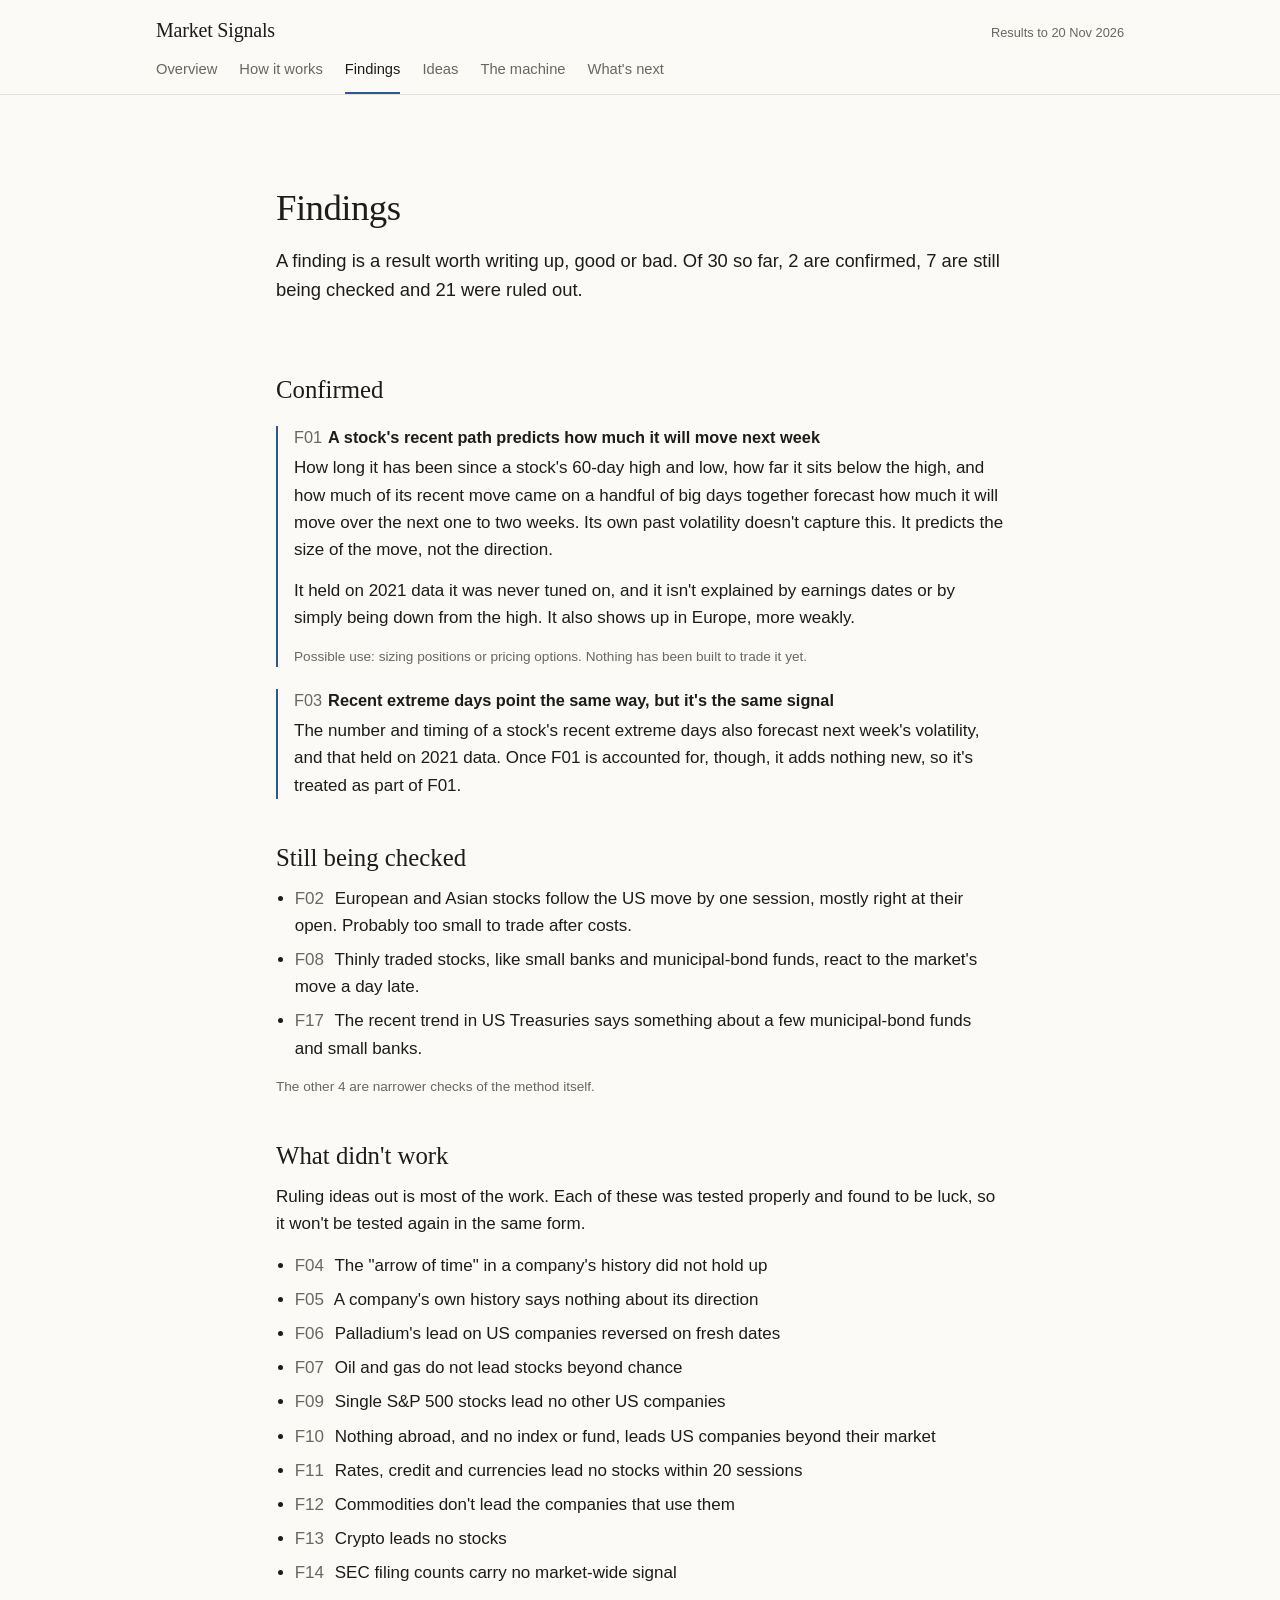
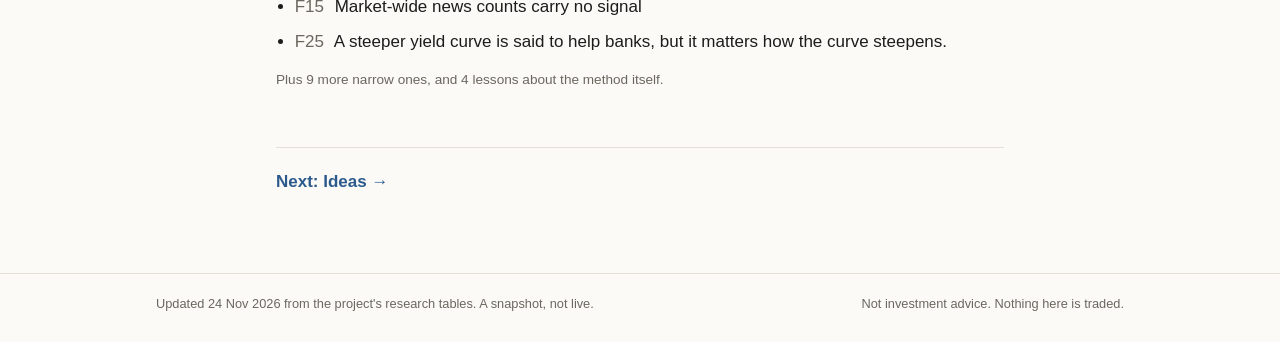
==== findings.html @ 07abce49 "Turn the page into a site with tabs: overview, how it works, findings, ideas, machine, what's next C" ====
<!doctype html>
<html lang="en">
<head>
<meta charset="utf-8">
<meta name="viewport" content="width=device-width, initial-scale=1">
<title>Findings · Market Signals</title>
<meta name="description" content="What has held up so far, what&#x27;s still being checked, and what didn&#x27;t work.">
<link rel="stylesheet" href="style.css">
<link rel="icon" href="data:image/svg+xml,%3Csvg xmlns='http://www.w3.org/2000/svg' viewBox='0 0 32 32'%3E%3Crect width='32' height='32' rx='6' fill='%232c5a8c'/%3E%3Cpath d='M7 22l6-7 5 4 7-9' stroke='white' stroke-width='3' fill='none' stroke-linecap='round' stroke-linejoin='round'/%3E%3C/svg%3E">
</head>
<body>
<header class="site">
  <div class="site-inner">
    <a class="brand" href="index.html">Market Signals</a>
    <span class="asof">Results to 20 Nov 2026</span>
  </div>
  <nav class="tabs" aria-label="Sections"><div class="tabs-inner"><a href="index.html">Overview</a><a href="how-it-works.html">How it works</a><a href="findings.html" aria-current="page">Findings</a><a href="ideas.html">Ideas</a><a href="machine.html">The machine</a><a href="next.html">What&#x27;s next</a></div></nav>
  <script>(function(){var a=document.querySelector('.tabs a[aria-current]'),n=document.querySelector('.tabs');if(a&&n&&a.offsetLeft+a.offsetWidth>n.clientWidth)n.scrollLeft=a.offsetLeft-16;})();</script>
</header>
<main>

<section class="hero small-hero">
  <h1>Findings</h1>
  <p class="lede">A finding is a result worth writing up, good or bad. Of 30 so far, 2 are confirmed, 7 are still being checked and 21 were ruled out.</p>
</section>
<section>
  <h2>Confirmed</h2>
  <article class="finding">
    <h3><span class="id">F01</span>A stock's recent path predicts how much it will move next week</h3>
    <p>How long it has been since a stock's 60-day high and low, how far it sits below the high, and how much of its recent move came on a handful of big days together forecast how much it will move over the next one to two weeks. Its own past volatility doesn't capture this. It predicts the size of the move, not the direction.</p>
    <p>It held on 2021 data it was never tuned on, and it isn't explained by earnings dates or by simply being down from the high. It also shows up in Europe, more weakly.</p>
    <p class="small">Possible use: sizing positions or pricing options. Nothing has been built to trade it yet.</p>
  </article>
  <article class="finding">
    <h3><span class="id">F03</span>Recent extreme days point the same way, but it's the same signal</h3>
    <p>The number and timing of a stock's recent extreme days also forecast next week's volatility, and that held on 2021 data. Once F01 is accounted for, though, it adds nothing new, so it's treated as part of F01.</p>
  </article>
</section>
<section>
  <h2>Still being checked</h2>
  <ul class="plain">
    <li><span class="id">F02</span> European and Asian stocks follow the US move by one session, mostly right at their open. Probably too small to trade after costs.</li>
    <li><span class="id">F08</span> Thinly traded stocks, like small banks and municipal-bond funds, react to the market's move a day late.</li>
    <li><span class="id">F17</span> The recent trend in US Treasuries says something about a few municipal-bond funds and small banks.</li>
  </ul>
  <p class="small">The other 4 are narrower checks of the method itself.</p>
</section>
<section>
  <h2>What didn't work</h2>
  <p>Ruling ideas out is most of the work. Each of these was tested properly and found to be luck, so it won't be tested again in the same form.</p>
  <ul class="plain">
    <li><span class='id'>F04</span> The &quot;arrow of time&quot; in a company&#x27;s history did not hold up</li><li><span class='id'>F05</span> A company&#x27;s own history says nothing about its direction</li><li><span class='id'>F06</span> Palladium&#x27;s lead on US companies reversed on fresh dates</li><li><span class='id'>F07</span> Oil and gas do not lead stocks beyond chance</li><li><span class='id'>F09</span> Single S&amp;P 500 stocks lead no other US companies</li><li><span class='id'>F10</span> Nothing abroad, and no index or fund, leads US companies beyond their market</li><li><span class='id'>F11</span> Rates, credit and currencies lead no stocks within 20 sessions</li><li><span class='id'>F12</span> Commodities don&#x27;t lead the companies that use them</li><li><span class='id'>F13</span> Crypto leads no stocks</li><li><span class='id'>F14</span> SEC filing counts carry no market-wide signal</li><li><span class='id'>F15</span> Market-wide news counts carry no signal</li><li><span class='id'>F25</span> A steeper yield curve is said to help banks, but it matters how the curve steepens.</li>
  </ul>
  <p class="small">Plus 9 more narrow ones, and 4 lessons about the method itself.</p>
</section>
<p class="next-link"><a href="ideas.html">Next: Ideas <span aria-hidden="true">→</span></a></p>
</main>
<footer class="site-foot"><div class="site-inner">
  <span>Updated 24 Nov 2026 from the project's research tables. A snapshot, not live.</span>
  <span>Not investment advice. Nothing here is traded.</span>
</div></footer>
</body>
</html>
---- style.css ----
:root { --bg: #fbfaf7; --surface: #ffffff; --ink: #1d1c1a; --muted: #6a675f; --rule: #e3e0d8; --track: #efece5; --accent: #2c5a8c; --luck: #b4afa4; color-scheme: light; }
@media (prefers-color-scheme: dark) {
  :root:not([data-theme="light"]) { --bg: #191816; --surface: #201f1d; --ink: #eceae5; --muted: #a29f97; --rule: #34322e; --track: #2a2926; --accent: #86afe0; --luck: #6d6960; color-scheme: dark; }
}
:root[data-theme="dark"] { --bg: #191816; --surface: #201f1d; --ink: #eceae5; --muted: #a29f97; --rule: #34322e; --track: #2a2926; --accent: #86afe0; --luck: #6d6960; color-scheme: dark; }
* { box-sizing: border-box; }
html { -webkit-text-size-adjust: 100%; }
body { margin: 0; background: var(--bg); color: var(--ink); font: 17px/1.6 -apple-system, BlinkMacSystemFont, "Segoe UI", Roboto, "Helvetica Neue", sans-serif; }
a { color: var(--accent); }
a:focus-visible { outline: 2px solid var(--accent); outline-offset: 2px; border-radius: 2px; }
.serif, h1, h2, .brand, .stat strong { font-family: "Iowan Old Style", "Palatino Linotype", Palatino, Georgia, serif; }

header.site { position: sticky; top: 0; z-index: 10; background: color-mix(in srgb, var(--bg) 92%, transparent); backdrop-filter: blur(8px); -webkit-backdrop-filter: blur(8px); border-bottom: 1px solid var(--rule); }
.site-inner, .tabs-inner { max-width: 1000px; margin: 0 auto; padding: 0 16px; }
header .site-inner { display: flex; align-items: baseline; justify-content: space-between; gap: 16px; padding-top: 14px; }
.brand { font-size: 1.25rem; color: var(--ink); text-decoration: none; letter-spacing: -0.01em; }
.asof { color: var(--muted); font-size: 0.8rem; white-space: nowrap; }
.tabs { overflow-x: auto; scrollbar-width: none; -webkit-mask-image: linear-gradient(to right, #000 calc(100% - 28px), transparent); mask-image: linear-gradient(to right, #000 calc(100% - 28px), transparent); }
@media (min-width: 700px) { .tabs { -webkit-mask-image: none; mask-image: none; } }
.tabs::-webkit-scrollbar { display: none; }
.tabs-inner { display: flex; gap: 22px; }
.tabs a { flex: none; padding: 12px 0 10px; color: var(--muted); text-decoration: none; font-size: 0.92rem; border-bottom: 2px solid transparent; white-space: nowrap; }
.tabs a:hover { color: var(--ink); }
.tabs a[aria-current="page"] { color: var(--ink); border-bottom-color: var(--accent); }

main { max-width: 760px; margin: 0 auto; padding: 8px 16px 64px; }
h1 { font-weight: 400; font-size: 2.7rem; line-height: 1.12; letter-spacing: -0.015em; margin: 0 0 18px; text-wrap: balance; }
h2 { font-weight: 400; font-size: 1.55rem; line-height: 1.2; margin: 0 0 12px; text-wrap: balance; }
h3 { font-size: 1.02rem; line-height: 1.35; margin: 0 0 6px; }
p { margin: 0 0 14px; text-wrap: pretty; }
b { font-variant-numeric: tabular-nums; }
.hero { padding: 48px 0 8px; }
.small-hero { padding-top: 40px; }
.small-hero h1 { font-size: 2.3rem; }
.lede { font-size: 1.15rem; max-width: 40em; }
section { margin-top: 44px; }
.hero + section, .stats + section { margin-top: 48px; }
.small { color: var(--muted); font-size: 0.85rem; }

.stats { display: grid; grid-template-columns: repeat(4, 1fr); gap: 16px; margin: 32px 0 0; }
.stats.three { grid-template-columns: repeat(3, 1fr); }
.stat { border-left: 2px solid var(--rule); padding-left: 12px; }
.stat strong { display: block; font-weight: 400; font-size: 2.2rem; line-height: 1.1; font-variant-numeric: tabular-nums; }
.stat span { color: var(--muted); font-size: 0.85rem; line-height: 1.35; display: block; margin-top: 4px; }
.stat.key { border-left-color: var(--accent); }

.rows { border-top: 1px solid var(--rule); }
.row { display: grid; grid-template-columns: 15em 1fr 1.5em; gap: 18px; align-items: baseline; padding: 16px 0; border-bottom: 1px solid var(--rule); color: var(--ink); text-decoration: none; }
.row-title { font-weight: 600; line-height: 1.35; }
.row-text { color: var(--muted); font-size: 0.95rem; line-height: 1.5; }
.row-go { color: var(--muted); text-align: right; transition: transform .15s ease; }
.row:hover .row-title { color: var(--accent); }
.row:hover .row-go { color: var(--accent); transform: translateX(3px); }

.steps { counter-reset: s; list-style: none; padding: 0; margin: 8px 0; }
.steps li { counter-increment: s; position: relative; padding: 0 0 14px 44px; }
.steps li::before { content: counter(s); position: absolute; left: 0; top: 1px; width: 28px; height: 28px; border-radius: 50%; border: 1px solid var(--rule); background: var(--surface); color: var(--muted); font-size: 0.82rem; display: grid; place-items: center; font-variant-numeric: tabular-nums; }

.bars { display: grid; gap: 10px; margin: 20px 0; }
.bar { display: grid; grid-template-columns: minmax(130px, 36%) 1fr 4.5em; align-items: center; gap: 10px; font-size: 0.92rem; }
.bar-label { text-align: right; line-height: 1.25; }
.bar-track { height: 14px; background: var(--track); border-radius: 2px; overflow: hidden; }
.bar-fill { display: block; height: 100%; background: var(--accent); }
.bar-value { font-variant-numeric: tabular-nums; }
.bar-note { grid-column: 2 / 4; color: var(--muted); font-size: 0.8rem; margin-top: -6px; }
.legend { display: flex; gap: 18px; font-size: 0.82rem; color: var(--muted); margin-top: 16px; }
.legend i { display: inline-block; width: 10px; height: 10px; border-radius: 2px; background: var(--accent); margin-right: 6px; vertical-align: -1px; }
.legend .luck i { background: var(--luck); }
.pairs { display: grid; gap: 18px; margin: 16px 0 24px; }
.pair { display: grid; grid-template-columns: minmax(110px, 26%) 1fr; gap: 12px; align-items: start; }
.pair-label { text-align: right; font-size: 0.92rem; }
.pair-bars { display: grid; gap: 6px; }
.pair .bar { grid-template-columns: 1fr 4em minmax(10em, auto); }
.pair .bar-note { grid-column: auto; margin: 0; }
.bar.luck .bar-fill { background: var(--luck); }

.cols { display: flex; align-items: flex-end; gap: 6px; height: 190px; margin: 20px 0 8px; }
.col { flex: 1; display: flex; flex-direction: column; align-items: center; height: 100%; min-width: 0; }
.col-track { flex: 1; width: 100%; max-width: 38px; background: var(--track); border-radius: 2px; display: flex; align-items: flex-end; overflow: hidden; }
.col-fill { display: block; width: 100%; background: var(--accent); }
.col-value { font-size: 0.72rem; color: var(--muted); font-variant-numeric: tabular-nums; margin-bottom: 4px; white-space: nowrap; }
.col-label { font-size: 0.72rem; color: var(--muted); margin-top: 6px; white-space: nowrap; }

.finding { margin: 22px 0; padding-left: 16px; border-left: 2px solid var(--accent); }
.id { color: var(--muted); font-weight: 400; margin-right: 6px; font-variant-numeric: tabular-nums; }
ul.plain { padding-left: 1.1em; margin: 8px 0 14px; }
ul.plain li { margin-bottom: 7px; }

.next-link { margin-top: 56px; padding-top: 20px; border-top: 1px solid var(--rule); }
.next-link a { text-decoration: none; font-weight: 600; }
.next-link a:hover { text-decoration: underline; }
.site-foot { border-top: 1px solid var(--rule); color: var(--muted); font-size: 0.8rem; }
.site-foot .site-inner { display: flex; flex-wrap: wrap; justify-content: space-between; gap: 6px 24px; padding-top: 20px; padding-bottom: 28px; }

@media (max-width: 640px) {
  body { font-size: 16px; }
  .asof { display: none; }
  .hero { padding-top: 32px; }
  h1 { font-size: 2.05rem; }
  .small-hero h1 { font-size: 1.9rem; }
  .stats { grid-template-columns: repeat(2, 1fr); }
  .stats.three { grid-template-columns: repeat(3, 1fr); gap: 10px; }
  .stats.three .stat strong { font-size: 1.6rem; }
  .stats.three .stat { padding-left: 8px; }
  .tabs-inner { padding-right: 32px; }
  .row { grid-template-columns: 1fr 1.2em; gap: 4px 12px; }
  .row-title { grid-column: 1; }
  .row-go { grid-column: 2; grid-row: 1; }
  .row-text { grid-column: 1 / 3; }
  .bar { grid-template-columns: 1fr 4em; }
  .bar-label { grid-column: 1 / 3; text-align: left; margin-bottom: -6px; }
  .bar-note { grid-column: 1 / 3; }
  .pair { grid-template-columns: 1fr; gap: 6px; }
  .pair-label { text-align: left; font-weight: 600; }
  .pair .bar { grid-template-columns: 1fr 3.6em; }
  .pair .bar-note { grid-column: 1 / 3; margin-top: -4px; }
  .cols { gap: 3px; height: 220px; }
  .col-value { font-size: 0.6rem; }
  .col-label { font-size: 0.62rem; writing-mode: vertical-rl; transform: rotate(180deg); }
}
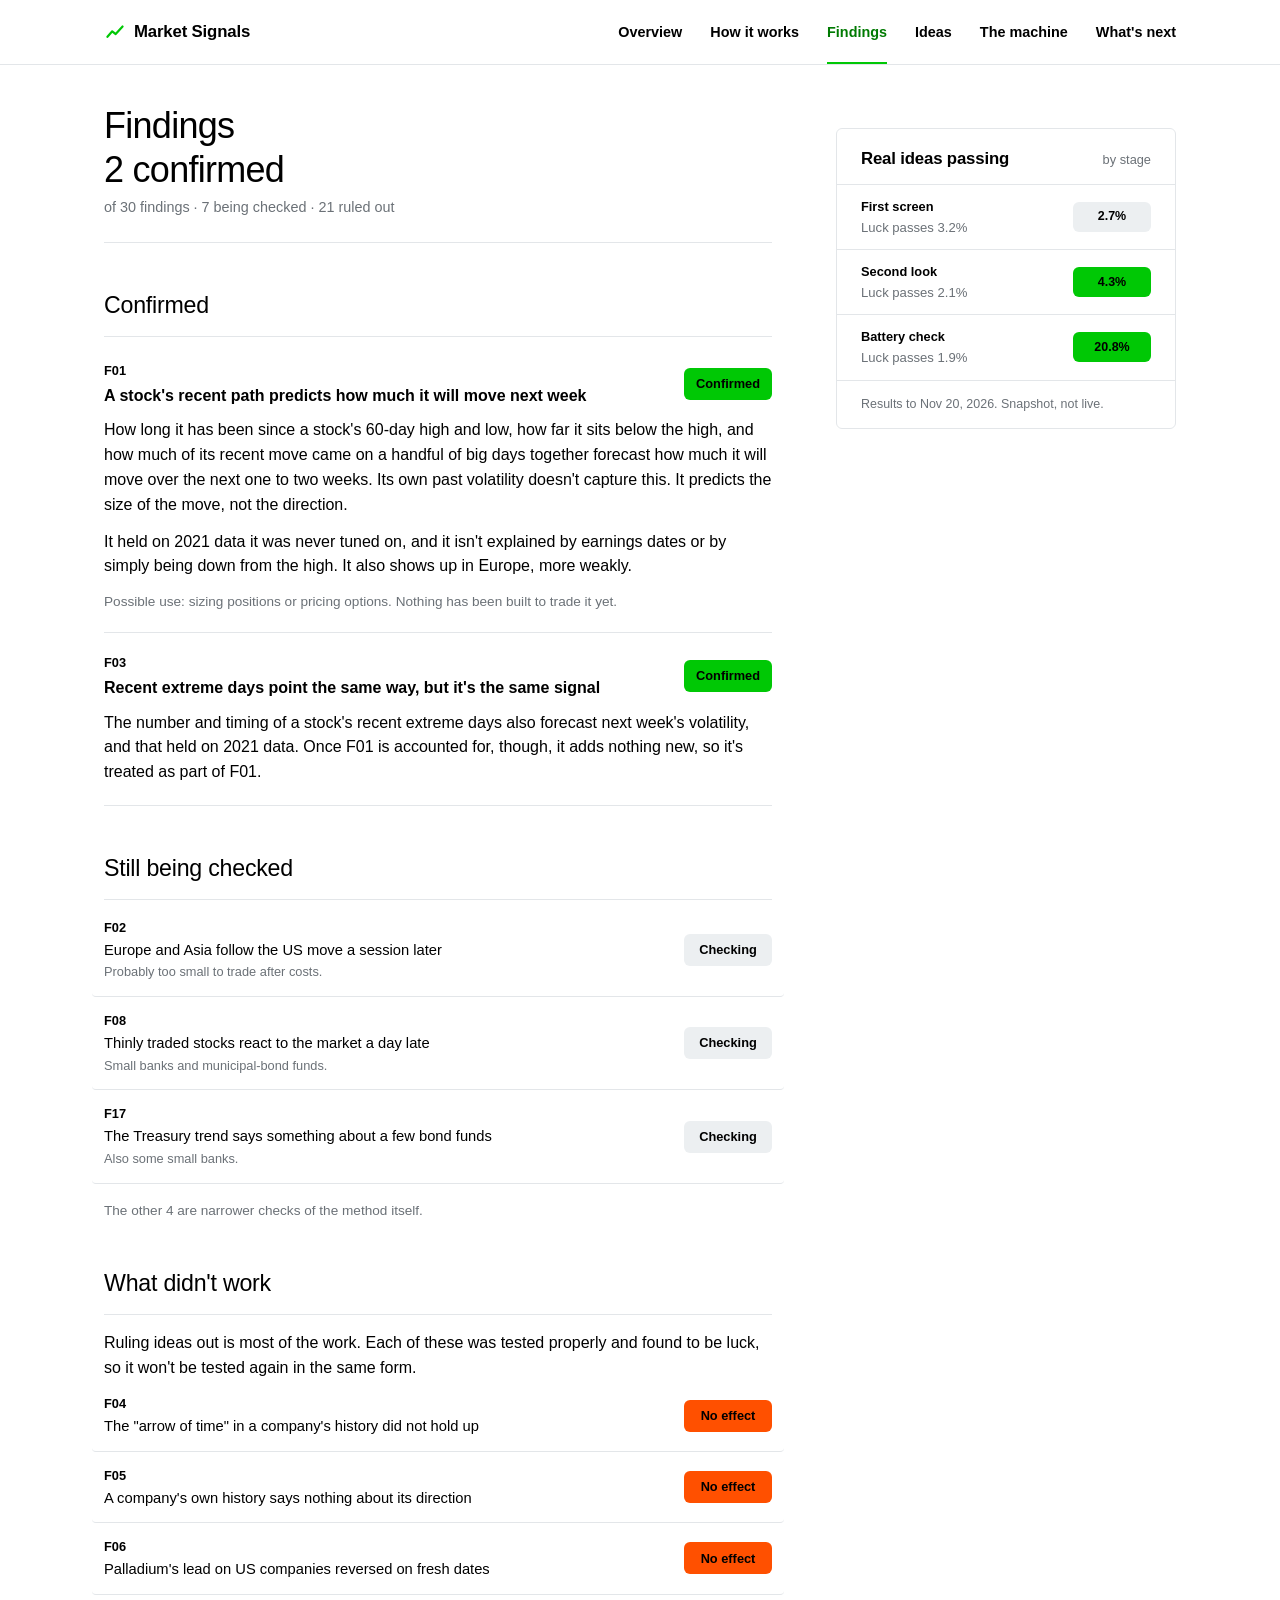
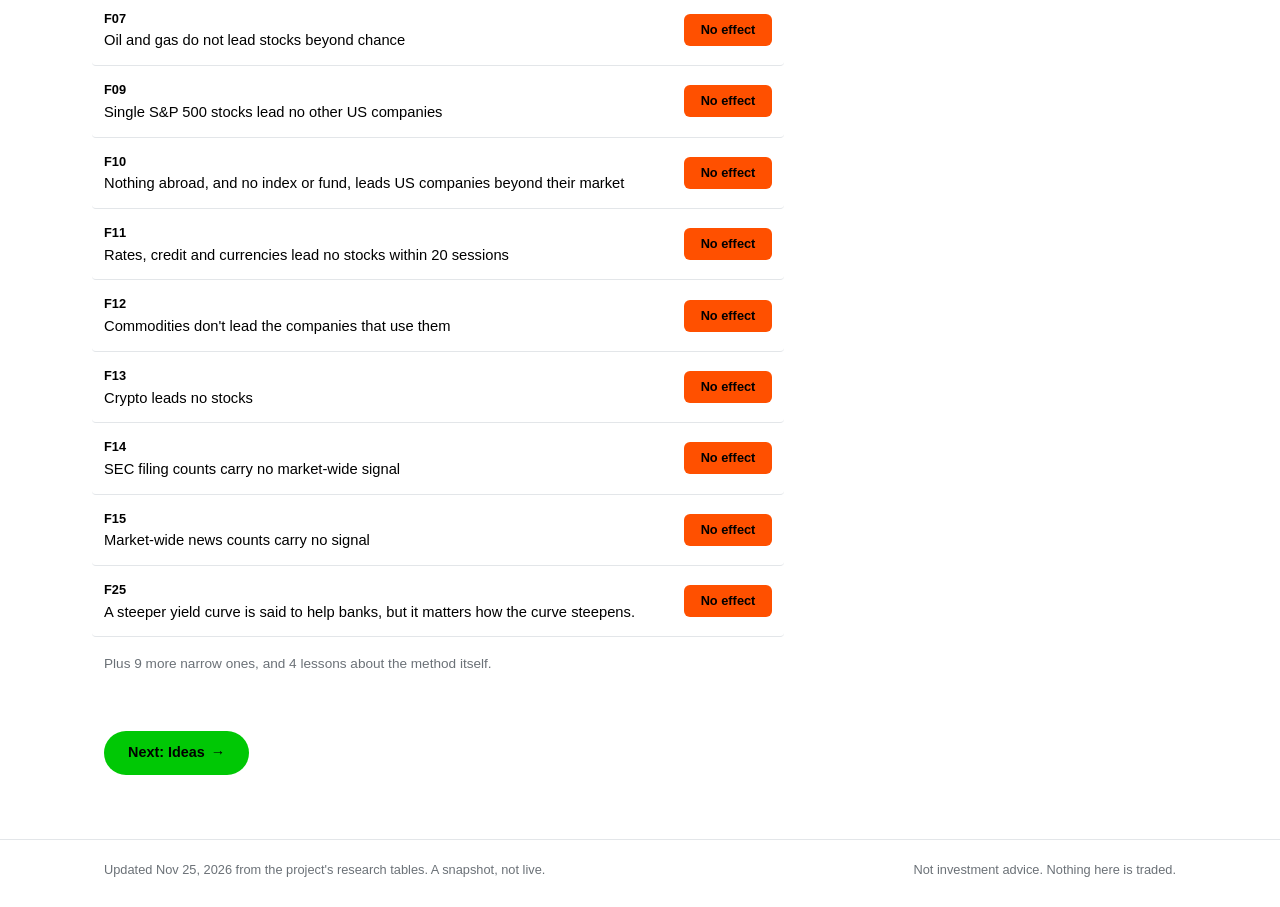
==== commit 5c3e05d5: "Restyle the site as a trading-app dashboard Big number and change line over a line chart you can scr" ====
--- a/findings.html
+++ b/findings.html
@@ -6,58 +6,101 @@
 <title>Findings · Market Signals</title>
 <meta name="description" content="What has held up so far, what&#x27;s still being checked, and what didn&#x27;t work.">
 <link rel="stylesheet" href="style.css">
-<link rel="icon" href="data:image/svg+xml,%3Csvg xmlns='http://www.w3.org/2000/svg' viewBox='0 0 32 32'%3E%3Crect width='32' height='32' rx='6' fill='%232c5a8c'/%3E%3Cpath d='M7 22l6-7 5 4 7-9' stroke='white' stroke-width='3' fill='none' stroke-linecap='round' stroke-linejoin='round'/%3E%3C/svg%3E">
+<link rel="icon" href="data:image/svg+xml,%3Csvg xmlns='http://www.w3.org/2000/svg' viewBox='0 0 32 32'%3E%3Crect width='32' height='32' rx='7' fill='%2300c805'/%3E%3Cpath d='M6 22l6-7 5 4 9-10' stroke='black' stroke-width='3' fill='none' stroke-linecap='round' stroke-linejoin='round'/%3E%3C/svg%3E">
 </head>
 <body>
 <header class="site">
   <div class="site-inner">
-    <a class="brand" href="index.html">Market Signals</a>
-    <span class="asof">Results to 20 Nov 2026</span>
+    <a class="brand" href="index.html"><svg viewBox="0 0 32 32" aria-hidden="true"><path d="M5 23l7-8 5 4 10-11" fill="none" stroke="currentColor" stroke-width="3.2" stroke-linecap="round" stroke-linejoin="round"/></svg>Market Signals</a>
+    <nav class="tabs" aria-label="Sections"><div class="tabs-inner"><a href="index.html">Overview</a><a href="how-it-works.html">How it works</a><a href="findings.html" aria-current="page">Findings</a><a href="ideas.html">Ideas</a><a href="machine.html">The machine</a><a href="next.html">What&#x27;s next</a></div></nav>
   </div>
-  <nav class="tabs" aria-label="Sections"><div class="tabs-inner"><a href="index.html">Overview</a><a href="how-it-works.html">How it works</a><a href="findings.html" aria-current="page">Findings</a><a href="ideas.html">Ideas</a><a href="machine.html">The machine</a><a href="next.html">What&#x27;s next</a></div></nav>
-  <script>(function(){var a=document.querySelector('.tabs a[aria-current]'),n=document.querySelector('.tabs');if(a&&n&&a.offsetLeft+a.offsetWidth>n.clientWidth)n.scrollLeft=a.offsetLeft-16;})();</script>
 </header>
+<div class="wrap">
 <main>
 
-<section class="hero small-hero">
+<section class="quote">
   <h1>Findings</h1>
-  <p class="lede">A finding is a result worth writing up, good or bad. Of 30 so far, 2 are confirmed, 7 are still being checked and 21 were ruled out.</p>
+  <div class="q-value">2 confirmed</div>
+  <div class="q-change flat">of 30 findings · 7 being checked · 21 ruled out</div>
 </section>
 <section>
   <h2>Confirmed</h2>
   <article class="finding">
-    <h3><span class="id">F01</span>A stock's recent path predicts how much it will move next week</h3>
+    <div class="f-head"><span class="w-id">F01</span><h3>A stock's recent path predicts how much it will move next week</h3><span class="pill up">Confirmed</span></div>
     <p>How long it has been since a stock's 60-day high and low, how far it sits below the high, and how much of its recent move came on a handful of big days together forecast how much it will move over the next one to two weeks. Its own past volatility doesn't capture this. It predicts the size of the move, not the direction.</p>
     <p>It held on 2021 data it was never tuned on, and it isn't explained by earnings dates or by simply being down from the high. It also shows up in Europe, more weakly.</p>
     <p class="small">Possible use: sizing positions or pricing options. Nothing has been built to trade it yet.</p>
   </article>
   <article class="finding">
-    <h3><span class="id">F03</span>Recent extreme days point the same way, but it's the same signal</h3>
+    <div class="f-head"><span class="w-id">F03</span><h3>Recent extreme days point the same way, but it's the same signal</h3><span class="pill up">Confirmed</span></div>
     <p>The number and timing of a stock's recent extreme days also forecast next week's volatility, and that held on 2021 data. Once F01 is accounted for, though, it adds nothing new, so it's treated as part of F01.</p>
   </article>
 </section>
 <section>
   <h2>Still being checked</h2>
-  <ul class="plain">
-    <li><span class="id">F02</span> European and Asian stocks follow the US move by one session, mostly right at their open. Probably too small to trade after costs.</li>
-    <li><span class="id">F08</span> Thinly traded stocks, like small banks and municipal-bond funds, react to the market's move a day late.</li>
-    <li><span class="id">F17</span> The recent trend in US Treasuries says something about a few municipal-bond funds and small banks.</li>
-  </ul>
+  <div class="list"><a class="wrow" href="#"><span class="w-main"><span class="w-id">F02</span><span class="w-title">Europe and Asia follow the US move a session later</span><span class=w-note>Probably too small to trade after costs.</span></span><span class="pill flat">Checking</span></a><a class="wrow" href="#"><span class="w-main"><span class="w-id">F08</span><span class="w-title">Thinly traded stocks react to the market a day late</span><span class=w-note>Small banks and municipal-bond funds.</span></span><span class="pill flat">Checking</span></a><a class="wrow" href="#"><span class="w-main"><span class="w-id">F17</span><span class="w-title">The Treasury trend says something about a few bond funds</span><span class=w-note>Also some small banks.</span></span><span class="pill flat">Checking</span></a></div>
   <p class="small">The other 4 are narrower checks of the method itself.</p>
 </section>
 <section>
   <h2>What didn't work</h2>
   <p>Ruling ideas out is most of the work. Each of these was tested properly and found to be luck, so it won't be tested again in the same form.</p>
-  <ul class="plain">
-    <li><span class='id'>F04</span> The &quot;arrow of time&quot; in a company&#x27;s history did not hold up</li><li><span class='id'>F05</span> A company&#x27;s own history says nothing about its direction</li><li><span class='id'>F06</span> Palladium&#x27;s lead on US companies reversed on fresh dates</li><li><span class='id'>F07</span> Oil and gas do not lead stocks beyond chance</li><li><span class='id'>F09</span> Single S&amp;P 500 stocks lead no other US companies</li><li><span class='id'>F10</span> Nothing abroad, and no index or fund, leads US companies beyond their market</li><li><span class='id'>F11</span> Rates, credit and currencies lead no stocks within 20 sessions</li><li><span class='id'>F12</span> Commodities don&#x27;t lead the companies that use them</li><li><span class='id'>F13</span> Crypto leads no stocks</li><li><span class='id'>F14</span> SEC filing counts carry no market-wide signal</li><li><span class='id'>F15</span> Market-wide news counts carry no signal</li><li><span class='id'>F25</span> A steeper yield curve is said to help banks, but it matters how the curve steepens.</li>
-  </ul>
+  <div class="list"><a class="wrow" href="#"><span class="w-main"><span class="w-id">F04</span><span class="w-title">The &quot;arrow of time&quot; in a company&#x27;s history did not hold up</span></span><span class="pill down">No effect</span></a><a class="wrow" href="#"><span class="w-main"><span class="w-id">F05</span><span class="w-title">A company&#x27;s own history says nothing about its direction</span></span><span class="pill down">No effect</span></a><a class="wrow" href="#"><span class="w-main"><span class="w-id">F06</span><span class="w-title">Palladium&#x27;s lead on US companies reversed on fresh dates</span></span><span class="pill down">No effect</span></a><a class="wrow" href="#"><span class="w-main"><span class="w-id">F07</span><span class="w-title">Oil and gas do not lead stocks beyond chance</span></span><span class="pill down">No effect</span></a><a class="wrow" href="#"><span class="w-main"><span class="w-id">F09</span><span class="w-title">Single S&amp;P 500 stocks lead no other US companies</span></span><span class="pill down">No effect</span></a><a class="wrow" href="#"><span class="w-main"><span class="w-id">F10</span><span class="w-title">Nothing abroad, and no index or fund, leads US companies beyond their market</span></span><span class="pill down">No effect</span></a><a class="wrow" href="#"><span class="w-main"><span class="w-id">F11</span><span class="w-title">Rates, credit and currencies lead no stocks within 20 sessions</span></span><span class="pill down">No effect</span></a><a class="wrow" href="#"><span class="w-main"><span class="w-id">F12</span><span class="w-title">Commodities don&#x27;t lead the companies that use them</span></span><span class="pill down">No effect</span></a><a class="wrow" href="#"><span class="w-main"><span class="w-id">F13</span><span class="w-title">Crypto leads no stocks</span></span><span class="pill down">No effect</span></a><a class="wrow" href="#"><span class="w-main"><span class="w-id">F14</span><span class="w-title">SEC filing counts carry no market-wide signal</span></span><span class="pill down">No effect</span></a><a class="wrow" href="#"><span class="w-main"><span class="w-id">F15</span><span class="w-title">Market-wide news counts carry no signal</span></span><span class="pill down">No effect</span></a><a class="wrow" href="#"><span class="w-main"><span class="w-id">F25</span><span class="w-title">A steeper yield curve is said to help banks, but it matters how the curve steepens.</span></span><span class="pill down">No effect</span></a></div>
   <p class="small">Plus 9 more narrow ones, and 4 lessons about the method itself.</p>
 </section>
 <p class="next-link"><a href="ideas.html">Next: Ideas <span aria-hidden="true">→</span></a></p>
 </main>
+<aside class="side"><div class="card"><div class="card-head"><h2>Real ideas passing</h2><span>by stage</span></div><div class="card-list"><a class="wrow" href="how-it-works.html"><span class="w-main"><span class="w-id">First screen</span><span class="w-title">Luck passes 3.2%</span></span><span class="pill flat">2.7%</span></a><a class="wrow" href="how-it-works.html"><span class="w-main"><span class="w-id">Second look</span><span class="w-title">Luck passes 2.1%</span></span><span class="pill up">4.3%</span></a><a class="wrow" href="how-it-works.html"><span class="w-main"><span class="w-id">Battery check</span><span class="w-title">Luck passes 1.9%</span></span><span class="pill up">20.8%</span></a></div><p class="card-foot">Results to Nov 20, 2026. Snapshot, not live.</p></div></aside>
+</div>
 <footer class="site-foot"><div class="site-inner">
-  <span>Updated 24 Nov 2026 from the project's research tables. A snapshot, not live.</span>
+  <span>Updated Nov 25, 2026 from the project's research tables. A snapshot, not live.</span>
   <span>Not investment advice. Nothing here is traded.</span>
 </div></footer>
+<script>(function(){
+var NF=new Intl.NumberFormat('en-US');
+function fmt(v,k){return k==='pct'?Math.round(v*100)+'%':NF.format(Math.round(v));}
+function chg(d,k){var s=d>0?'+':(d<0?'−':'');d=Math.abs(d);return s+(k==='pct'?Math.round(d*100)+' pts':NF.format(Math.round(d)));}
+function lab(t,g){var o=g==='hour'?{month:'short',day:'numeric',hour:'numeric',timeZone:'America/New_York'}:{month:'short',day:'numeric',timeZone:'UTC'};return new Date(t*1000).toLocaleString('en-US',o)+(g==='hour'?' ET':'');}
+var a=document.querySelector('.tabs a[aria-current]'),nv=document.querySelector('.tabs');if(a&&nv&&a.offsetLeft+a.offsetWidth>nv.clientWidth)nv.scrollLeft=a.offsetLeft-16;
+document.querySelectorAll('.chart-block').forEach(function(b){
+  var D=JSON.parse(b.querySelector('script[type="application/json"]').textContent);
+  var box=b.querySelector('.chart'),svg=box.querySelector('svg'),line=svg.querySelector('.line'),base=svg.querySelector('.base');
+  var dot=box.querySelector('.dot'),hair=box.querySelector('.hair'),tip=box.querySelector('.tip');
+  var V=b.querySelector('[data-v]'),C=b.querySelector('[data-c]'),P=b.querySelector('[data-p]');
+  var W=1000,H=200,PAD=10,S=null;
+  function draw(days,label){
+    var n=D.t.length,t1=D.t[n-1],t0=days?t1-days*86400:-Infinity,I=[];
+    for(var i=0;i<n;i++)if(D.t[i]>=t0)I.push(i);
+    var mn=Infinity,mx=-Infinity;I.forEach(function(i){mn=Math.min(mn,D.v[i]);mx=Math.max(mx,D.v[i]);});
+    var a=D.t[I[0]],z=D.t[I[I.length-1]];
+    var xs=I.map(function(i){return (D.t[i]-a)/((z-a)||1)*W;});
+    var ys=I.map(function(i){return mx===mn?H/2:PAD+(1-(D.v[i]-mn)/(mx-mn))*(H-2*PAD);});
+    line.setAttribute('d','M'+xs.map(function(x,j){return x.toFixed(1)+','+ys[j].toFixed(1);}).join(' L'));
+    base.setAttribute('y1',ys[0].toFixed(1));base.setAttribute('y2',ys[0].toFixed(1));
+    S={I:I,xs:xs,ys:ys,label:label};
+    var d=D.v[I[I.length-1]]-D.v[I[0]];
+    b.classList.toggle('up',d>=0);b.classList.toggle('down',d<0);
+    show(I.length-1,label);
+  }
+  function show(j,label){
+    var i=S.I[j];V.textContent=fmt(D.v[i],D.k);C.textContent=chg(D.v[i]-D.v[S.I[0]],D.k);P.textContent=label;
+  }
+  function move(ev){
+    if(!S)return;var r=box.getBoundingClientRect(),x=(ev.clientX-r.left)/r.width*W,lo=0,hi=S.xs.length-1;
+    while(hi-lo>1){var m=(lo+hi)>>1;if(S.xs[m]<x)lo=m;else hi=m;}
+    var j=Math.abs(S.xs[lo]-x)<Math.abs(S.xs[hi]-x)?lo:hi,px=S.xs[j]/W*100,py=S.ys[j]/H*100;
+    dot.hidden=hair.hidden=tip.hidden=false;
+    dot.style.left=hair.style.left=tip.style.left=px+'%';dot.style.top=py+'%';
+    tip.textContent=lab(D.t[S.I[j]],D.g);tip.classList.toggle('right',px>80);tip.classList.toggle('left',px<20);
+    var d=D.v[S.I[j]]-D.v[S.I[0]];b.classList.toggle('up',d>=0);b.classList.toggle('down',d<0);
+    show(j,lab(D.t[S.I[j]],D.g));
+  }
+  function leave(){dot.hidden=hair.hidden=tip.hidden=true;var d=D.v[S.I[S.I.length-1]]-D.v[S.I[0]];b.classList.toggle('up',d>=0);b.classList.toggle('down',d<0);show(S.I.length-1,S.label);}
+  box.addEventListener('pointermove',move);box.addEventListener('pointerdown',move);
+  box.addEventListener('pointerleave',leave);box.addEventListener('pointercancel',leave);box.addEventListener('pointerup',function(ev){if(ev.pointerType!=='mouse')leave();});
+  var btns=b.querySelectorAll('[data-range]');
+  btns.forEach(function(x){x.addEventListener('click',function(){btns.forEach(function(y){y.setAttribute('aria-pressed',y===x?'true':'false');});draw(+x.dataset.range,x.dataset.label);});});
+  var on=b.querySelector('[data-range][aria-pressed="true"]');draw(on?+on.dataset.range:0,on?on.dataset.label:P.textContent);
+});
+})();</script>
 </body>
 </html>
--- a/style.css
+++ b/style.css
@@ -1,120 +1,158 @@
-:root { --bg: #fbfaf7; --surface: #ffffff; --ink: #1d1c1a; --muted: #6a675f; --rule: #e3e0d8; --track: #efece5; --accent: #2c5a8c; --luck: #b4afa4; color-scheme: light; }
-@media (prefers-color-scheme: dark) {
-  :root:not([data-theme="light"]) { --bg: #191816; --surface: #201f1d; --ink: #eceae5; --muted: #a29f97; --rule: #34322e; --track: #2a2926; --accent: #86afe0; --luck: #6d6960; color-scheme: dark; }
-}
-:root[data-theme="dark"] { --bg: #191816; --surface: #201f1d; --ink: #eceae5; --muted: #a29f97; --rule: #34322e; --track: #2a2926; --accent: #86afe0; --luck: #6d6960; color-scheme: dark; }
+:root { --bg:#ffffff; --ink:#000000; --muted:#6b7177; --rule:#e3e6e9; --hover:#f5f7f8; --track:#eceff1; --green:#00c805; --green-ink:#007a02; --red:#ff5000; --red-ink:#c43b00; --luck:#b9bfc4; color-scheme:light; --accent:var(--green); --accent-ink:var(--green-ink); }
+@media (prefers-color-scheme: dark) { :root:not([data-theme="light"]) { --bg:#000000; --ink:#ffffff; --muted:#9aa1a7; --rule:#23272b; --hover:#0f1213; --track:#1e2226; --green:#00c805; --green-ink:#00c805; --red:#ff5000; --red-ink:#ff5000; --luck:#4a5056; color-scheme:dark; } }
+:root[data-theme="dark"] { --bg:#000000; --ink:#ffffff; --muted:#9aa1a7; --rule:#23272b; --hover:#0f1213; --track:#1e2226; --green:#00c805; --green-ink:#00c805; --red:#ff5000; --red-ink:#ff5000; --luck:#4a5056; color-scheme:dark; }
 * { box-sizing: border-box; }
 html { -webkit-text-size-adjust: 100%; }
-body { margin: 0; background: var(--bg); color: var(--ink); font: 17px/1.6 -apple-system, BlinkMacSystemFont, "Segoe UI", Roboto, "Helvetica Neue", sans-serif; }
-a { color: var(--accent); }
-a:focus-visible { outline: 2px solid var(--accent); outline-offset: 2px; border-radius: 2px; }
-.serif, h1, h2, .brand, .stat strong { font-family: "Iowan Old Style", "Palatino Linotype", Palatino, Georgia, serif; }
+body { margin: 0; background: var(--bg); color: var(--ink); font: 16px/1.55 -apple-system, BlinkMacSystemFont, "Helvetica Neue", "Segoe UI", Roboto, Arial, sans-serif; -webkit-font-smoothing: antialiased; }
+a { color: var(--accent-ink); }
+:focus-visible { outline: 2px solid var(--accent); outline-offset: 2px; border-radius: 3px; }
+b, .q-value, dd, .bar-value, .pill { font-variant-numeric: tabular-nums; }
 
-header.site { position: sticky; top: 0; z-index: 10; background: color-mix(in srgb, var(--bg) 92%, transparent); backdrop-filter: blur(8px); -webkit-backdrop-filter: blur(8px); border-bottom: 1px solid var(--rule); }
-.site-inner, .tabs-inner { max-width: 1000px; margin: 0 auto; padding: 0 16px; }
-header .site-inner { display: flex; align-items: baseline; justify-content: space-between; gap: 16px; padding-top: 14px; }
-.brand { font-size: 1.25rem; color: var(--ink); text-decoration: none; letter-spacing: -0.01em; }
-.asof { color: var(--muted); font-size: 0.8rem; white-space: nowrap; }
-.tabs { overflow-x: auto; scrollbar-width: none; -webkit-mask-image: linear-gradient(to right, #000 calc(100% - 28px), transparent); mask-image: linear-gradient(to right, #000 calc(100% - 28px), transparent); }
-@media (min-width: 700px) { .tabs { -webkit-mask-image: none; mask-image: none; } }
+header.site { position: sticky; top: 0; z-index: 10; background: var(--bg); border-bottom: 1px solid var(--rule); }
+.site-inner { max-width: 1120px; margin: 0 auto; padding: 0 24px; }
+header .site-inner { display: flex; align-items: center; justify-content: space-between; gap: 24px; height: 64px; }
+.brand { display: flex; align-items: center; gap: 8px; color: var(--ink); text-decoration: none; font-weight: 700; font-size: 1.05rem; letter-spacing: -0.01em; white-space: nowrap; }
+.brand svg { width: 22px; height: 22px; color: var(--green); }
+.tabs { overflow-x: auto; scrollbar-width: none; }
 .tabs::-webkit-scrollbar { display: none; }
-.tabs-inner { display: flex; gap: 22px; }
-.tabs a { flex: none; padding: 12px 0 10px; color: var(--muted); text-decoration: none; font-size: 0.92rem; border-bottom: 2px solid transparent; white-space: nowrap; }
-.tabs a:hover { color: var(--ink); }
-.tabs a[aria-current="page"] { color: var(--ink); border-bottom-color: var(--accent); }
+.tabs-inner { display: flex; gap: 28px; }
+.tabs a { flex: none; padding: 21px 0 19px; color: var(--ink); text-decoration: none; font-size: 0.9rem; font-weight: 600; white-space: nowrap; border-bottom: 2px solid transparent; }
+.tabs a:hover { color: var(--green-ink); }
+.tabs a[aria-current="page"] { color: var(--green-ink); border-bottom-color: var(--green); }
 
-main { max-width: 760px; margin: 0 auto; padding: 8px 16px 64px; }
-h1 { font-weight: 400; font-size: 2.7rem; line-height: 1.12; letter-spacing: -0.015em; margin: 0 0 18px; text-wrap: balance; }
-h2 { font-weight: 400; font-size: 1.55rem; line-height: 1.2; margin: 0 0 12px; text-wrap: balance; }
-h3 { font-size: 1.02rem; line-height: 1.35; margin: 0 0 6px; }
-p { margin: 0 0 14px; text-wrap: pretty; }
-b { font-variant-numeric: tabular-nums; }
-.hero { padding: 48px 0 8px; }
-.small-hero { padding-top: 40px; }
-.small-hero h1 { font-size: 2.3rem; }
-.lede { font-size: 1.15rem; max-width: 40em; }
-section { margin-top: 44px; }
-.hero + section, .stats + section { margin-top: 48px; }
+.wrap { max-width: 1120px; margin: 0 auto; padding: 0 24px; display: grid; grid-template-columns: minmax(0, 1fr) 340px; gap: 64px; align-items: start; }
+main { padding: 40px 0 64px; min-width: 0; }
+h1 { font-weight: 500; font-size: 2.25rem; line-height: 1.15; letter-spacing: -0.02em; margin: 0; }
+h2 { font-weight: 500; font-size: 1.45rem; line-height: 1.25; letter-spacing: -0.01em; margin: 0 0 4px; padding-bottom: 16px; border-bottom: 1px solid var(--rule); }
+h3 { font-size: 1rem; font-weight: 600; line-height: 1.35; margin: 0; }
+p { margin: 16px 0 0; text-wrap: pretty; }
+section { margin-top: 48px; }
+main > section:first-child { margin-top: 0; }
 .small { color: var(--muted); font-size: 0.85rem; }
 
-.stats { display: grid; grid-template-columns: repeat(4, 1fr); gap: 16px; margin: 32px 0 0; }
-.stats.three { grid-template-columns: repeat(3, 1fr); }
-.stat { border-left: 2px solid var(--rule); padding-left: 12px; }
-.stat strong { display: block; font-weight: 400; font-size: 2.2rem; line-height: 1.1; font-variant-numeric: tabular-nums; }
-.stat span { color: var(--muted); font-size: 0.85rem; line-height: 1.35; display: block; margin-top: 4px; }
-.stat.key { border-left-color: var(--accent); }
+.up { --accent: var(--green); --accent-ink: var(--green-ink); }
+.down { --accent: var(--red); --accent-ink: var(--red-ink); }
+.q-value { font-size: 2.25rem; font-weight: 400; line-height: 1.2; letter-spacing: -0.02em; margin-top: 2px; }
+.q-value .vs { font-size: 1.1rem; color: var(--muted); letter-spacing: 0; margin: 0 4px; }
+.q-change { font-size: 0.9rem; font-weight: 600; color: var(--accent-ink); margin-top: 4px; }
+.q-change.flat { color: var(--muted); font-weight: 500; }
+.q-period { color: var(--muted); font-weight: 500; }
+.q-sub { color: var(--muted); font-size: 0.85rem; margin-top: 8px; max-width: 46em; }
+.chart-title { border: 0; padding: 0; font-size: 1.2rem; }
+.chart-block:not(.big) .q-value { font-size: 1.6rem; }
+.chart { position: relative; height: 240px; margin: 28px 0 0; touch-action: pan-y; cursor: crosshair; }
+.chart svg { display: block; width: 100%; height: 100%; overflow: visible; }
+.chart .line { fill: none; stroke: var(--accent); stroke-width: 2; stroke-linejoin: round; stroke-linecap: round; vector-effect: non-scaling-stroke; }
+.chart .base { stroke: var(--muted); stroke-width: 1.5; stroke-dasharray: 1 5; stroke-linecap: round; vector-effect: non-scaling-stroke; opacity: .7; }
+.dot { position: absolute; width: 12px; height: 12px; border-radius: 50%; background: var(--accent); border: 2px solid var(--bg); transform: translate(-50%, -50%); pointer-events: none; }
+.hair { position: absolute; top: 0; bottom: 0; width: 1px; background: var(--rule); pointer-events: none; }
+.tip { position: absolute; top: -22px; transform: translateX(-50%); font-size: 0.75rem; color: var(--muted); white-space: nowrap; pointer-events: none; }
+.tip.right { transform: translateX(-100%); }
+.tip.left { transform: none; }
+.ranges { display: flex; gap: 22px; border-bottom: 1px solid var(--rule); padding: 0 0 0 2px; margin-top: 12px; min-height: 1px; }
+.ranges button { appearance: none; background: none; border: 0; border-bottom: 2px solid transparent; padding: 10px 0 12px; font: inherit; font-size: 0.8rem; font-weight: 700; color: var(--ink); cursor: pointer; letter-spacing: .02em; }
+.ranges button:hover { color: var(--accent-ink); }
+.ranges button[aria-pressed="true"] { color: var(--accent-ink); border-bottom-color: var(--accent); }
+.quote { padding-bottom: 24px; border-bottom: 1px solid var(--rule); }
 
-.rows { border-top: 1px solid var(--rule); }
-.row { display: grid; grid-template-columns: 15em 1fr 1.5em; gap: 18px; align-items: baseline; padding: 16px 0; border-bottom: 1px solid var(--rule); color: var(--ink); text-decoration: none; }
-.row-title { font-weight: 600; line-height: 1.35; }
-.row-text { color: var(--muted); font-size: 0.95rem; line-height: 1.5; }
-.row-go { color: var(--muted); text-align: right; transition: transform .15s ease; }
-.row:hover .row-title { color: var(--accent); }
-.row:hover .row-go { color: var(--accent); transform: translateX(3px); }
+.stats { display: grid; grid-template-columns: repeat(4, 1fr); gap: 24px 24px; margin: 32px 0 0; }
+.stats div { min-width: 0; }
+.stats dt { font-size: 0.85rem; font-weight: 600; }
+.stats dd { margin: 4px 0 0; color: var(--ink); font-size: 0.95rem; }
 
-.steps { counter-reset: s; list-style: none; padding: 0; margin: 8px 0; }
-.steps li { counter-increment: s; position: relative; padding: 0 0 14px 44px; }
-.steps li::before { content: counter(s); position: absolute; left: 0; top: 1px; width: 28px; height: 28px; border-radius: 50%; border: 1px solid var(--rule); background: var(--surface); color: var(--muted); font-size: 0.82rem; display: grid; place-items: center; font-variant-numeric: tabular-nums; }
+.news { display: grid; }
+.item { display: grid; gap: 4px; padding: 20px 12px; margin: 0 -12px; border-bottom: 1px solid var(--rule); color: var(--ink); text-decoration: none; border-radius: 4px; }
+.item:hover { background: var(--hover); }
+.kicker { font-size: 0.78rem; font-weight: 700; }
+.headline { font-weight: 600; line-height: 1.35; }
+.text { color: var(--muted); font-size: 0.92rem; line-height: 1.5; }
 
-.bars { display: grid; gap: 10px; margin: 20px 0; }
-.bar { display: grid; grid-template-columns: minmax(130px, 36%) 1fr 4.5em; align-items: center; gap: 10px; font-size: 0.92rem; }
-.bar-label { text-align: right; line-height: 1.25; }
-.bar-track { height: 14px; background: var(--track); border-radius: 2px; overflow: hidden; }
-.bar-fill { display: block; height: 100%; background: var(--accent); }
-.bar-value { font-variant-numeric: tabular-nums; }
-.bar-note { grid-column: 2 / 4; color: var(--muted); font-size: 0.8rem; margin-top: -6px; }
-.legend { display: flex; gap: 18px; font-size: 0.82rem; color: var(--muted); margin-top: 16px; }
-.legend i { display: inline-block; width: 10px; height: 10px; border-radius: 2px; background: var(--accent); margin-right: 6px; vertical-align: -1px; }
+.steps { counter-reset: s; list-style: none; padding: 0; margin: 0; }
+.steps li { counter-increment: s; position: relative; padding: 16px 0 16px 48px; border-bottom: 1px solid var(--rule); }
+.steps li::before { content: counter(s); position: absolute; left: 0; top: 14px; width: 30px; height: 30px; border-radius: 50%; background: var(--track); font-size: 0.82rem; font-weight: 700; display: grid; place-items: center; }
+ul.plain { padding-left: 1.1em; margin: 16px 0 0; }
+ul.plain li { margin-bottom: 8px; }
+
+.bars { display: grid; gap: 14px; margin: 24px 0 0; }
+.bar { display: grid; grid-template-columns: minmax(130px, 34%) 1fr 4.5em; align-items: center; gap: 14px; font-size: 0.9rem; }
+.bar-label { font-weight: 600; line-height: 1.25; }
+.bar-track { height: 8px; background: var(--track); border-radius: 999px; overflow: hidden; }
+.bar-fill { display: block; height: 100%; background: var(--accent); border-radius: 999px; }
+.bar-value { text-align: right; font-weight: 600; }
+.bar-note { grid-column: 2 / 4; color: var(--muted); font-size: 0.78rem; margin-top: -10px; }
+.legend { display: flex; gap: 18px; font-size: 0.8rem; font-weight: 600; margin-top: 20px; }
+.legend i { display: inline-block; width: 10px; height: 10px; border-radius: 50%; background: var(--green); margin-right: 6px; vertical-align: -1px; }
 .legend .luck i { background: var(--luck); }
-.pairs { display: grid; gap: 18px; margin: 16px 0 24px; }
-.pair { display: grid; grid-template-columns: minmax(110px, 26%) 1fr; gap: 12px; align-items: start; }
-.pair-label { text-align: right; font-size: 0.92rem; }
-.pair-bars { display: grid; gap: 6px; }
+.pairs { display: grid; gap: 20px; margin: 16px 0 0; }
+.pair { display: grid; grid-template-columns: minmax(110px, 26%) 1fr; gap: 14px; align-items: start; }
+.pair-label { font-weight: 600; font-size: 0.9rem; }
+.pair-bars { display: grid; gap: 8px; }
 .pair .bar { grid-template-columns: 1fr 4em minmax(10em, auto); }
 .pair .bar-note { grid-column: auto; margin: 0; }
 .bar.luck .bar-fill { background: var(--luck); }
 
-.cols { display: flex; align-items: flex-end; gap: 6px; height: 190px; margin: 20px 0 8px; }
-.col { flex: 1; display: flex; flex-direction: column; align-items: center; height: 100%; min-width: 0; }
-.col-track { flex: 1; width: 100%; max-width: 38px; background: var(--track); border-radius: 2px; display: flex; align-items: flex-end; overflow: hidden; }
-.col-fill { display: block; width: 100%; background: var(--accent); }
-.col-value { font-size: 0.72rem; color: var(--muted); font-variant-numeric: tabular-nums; margin-bottom: 4px; white-space: nowrap; }
-.col-label { font-size: 0.72rem; color: var(--muted); margin-top: 6px; white-space: nowrap; }
+.pill { flex: none; display: inline-grid; place-items: center; min-width: 88px; height: 32px; padding: 0 10px; border-radius: 6px; font-size: 0.8rem; font-weight: 700; color: #000; }
+.pill.up { background: var(--green); }
+.pill.down { background: var(--red); }
+.pill.flat { background: var(--track); color: var(--ink); }
+.list { display: grid; }
+.wrow { display: flex; align-items: center; justify-content: space-between; gap: 16px; padding: 14px 12px; margin: 0 -12px; border-bottom: 1px solid var(--rule); color: var(--ink); text-decoration: none; border-radius: 4px; }
+a.wrow[href]:not([href="#"]):hover { background: var(--hover); }
+.list a.wrow[href="#"] { pointer-events: none; }
+.w-main { display: grid; gap: 2px; min-width: 0; }
+.w-id { font-size: 0.8rem; font-weight: 700; }
+.w-title { font-size: 0.92rem; line-height: 1.4; }
+.w-note { color: var(--muted); font-size: 0.8rem; }
+.finding { padding: 20px 0; border-bottom: 1px solid var(--rule); }
+.f-head { display: grid; grid-template-columns: auto 1fr auto; gap: 4px 12px; align-items: center; }
+.f-head .w-id { grid-column: 1 / 3; }
+.f-head h3 { grid-column: 1 / 3; grid-row: 2; }
+.f-head .pill { grid-column: 3; grid-row: 1 / 3; }
+.finding p { margin-top: 12px; }
 
-.finding { margin: 22px 0; padding-left: 16px; border-left: 2px solid var(--accent); }
-.id { color: var(--muted); font-weight: 400; margin-right: 6px; font-variant-numeric: tabular-nums; }
-ul.plain { padding-left: 1.1em; margin: 8px 0 14px; }
-ul.plain li { margin-bottom: 7px; }
+.side { position: sticky; top: 88px; padding: 40px 0 40px; }
+.card { border: 1px solid var(--rule); border-radius: 6px; overflow: hidden; }
+.card-head { display: flex; justify-content: space-between; align-items: baseline; padding: 20px 24px 14px; border-bottom: 1px solid var(--rule); }
+.card-head h2 { border: 0; padding: 0; margin: 0; font-size: 1.05rem; font-weight: 600; }
+.card-head span { color: var(--muted); font-size: 0.8rem; }
+.card-list .wrow { margin: 0; padding: 12px 24px; border-radius: 0; }
+.card-list .wrow:last-child { border-bottom: 0; }
+.card-list + .card-head { border-top: 1px solid var(--rule); }
+.card-list .w-title { font-size: 0.82rem; color: var(--muted); display: -webkit-box; -webkit-line-clamp: 2; -webkit-box-orient: vertical; overflow: hidden; }
+.card-list .pill { min-width: 78px; height: 30px; font-size: 0.78rem; }
+.card-foot { margin: 0; padding: 14px 24px; border-top: 1px solid var(--rule); color: var(--muted); font-size: 0.78rem; }
 
-.next-link { margin-top: 56px; padding-top: 20px; border-top: 1px solid var(--rule); }
-.next-link a { text-decoration: none; font-weight: 600; }
-.next-link a:hover { text-decoration: underline; }
+.next-link { margin-top: 56px; }
+.next-link a { display: inline-flex; align-items: center; gap: 6px; height: 44px; padding: 0 24px; border-radius: 999px; background: var(--green); color: #000; text-decoration: none; font-weight: 700; font-size: 0.9rem; }
+.next-link a:hover { filter: brightness(1.08); }
 .site-foot { border-top: 1px solid var(--rule); color: var(--muted); font-size: 0.8rem; }
 .site-foot .site-inner { display: flex; flex-wrap: wrap; justify-content: space-between; gap: 6px 24px; padding-top: 20px; padding-bottom: 28px; }
 
+@media (max-width: 1000px) {
+  .wrap { grid-template-columns: minmax(0, 1fr); gap: 0; }
+  .side { position: static; padding: 0 0 48px; }
+  main { padding-bottom: 40px; }
+}
+@media (max-width: 860px) {
+  header .site-inner { flex-direction: column; align-items: stretch; height: auto; gap: 0; padding-top: 14px; padding-right: 0; }
+  .tabs { -webkit-mask-image: linear-gradient(to right, #000 calc(100% - 28px), transparent); mask-image: linear-gradient(to right, #000 calc(100% - 28px), transparent); }
+  .tabs-inner { gap: 22px; padding-right: 32px; }
+  .tabs a { padding: 12px 0 10px; }
+}
 @media (max-width: 640px) {
-  body { font-size: 16px; }
-  .asof { display: none; }
-  .hero { padding-top: 32px; }
-  h1 { font-size: 2.05rem; }
-  .small-hero h1 { font-size: 1.9rem; }
-  .stats { grid-template-columns: repeat(2, 1fr); }
-  .stats.three { grid-template-columns: repeat(3, 1fr); gap: 10px; }
-  .stats.three .stat strong { font-size: 1.6rem; }
-  .stats.three .stat { padding-left: 8px; }
-  .tabs-inner { padding-right: 32px; }
-  .row { grid-template-columns: 1fr 1.2em; gap: 4px 12px; }
-  .row-title { grid-column: 1; }
-  .row-go { grid-column: 2; grid-row: 1; }
-  .row-text { grid-column: 1 / 3; }
-  .bar { grid-template-columns: 1fr 4em; }
-  .bar-label { grid-column: 1 / 3; text-align: left; margin-bottom: -6px; }
-  .bar-note { grid-column: 1 / 3; }
-  .pair { grid-template-columns: 1fr; gap: 6px; }
-  .pair-label { text-align: left; font-weight: 600; }
+  .site-inner, .wrap { padding-left: 16px; padding-right: 16px; }
+  header .site-inner { padding-right: 0; }
+  main { padding-top: 28px; }
+  h1 { font-size: 1.75rem; }
+  .q-value { font-size: 2rem; }
+  .chart { height: 200px; }
+  .stats { grid-template-columns: repeat(2, 1fr); gap: 18px 16px; }
+  .bar { grid-template-columns: 1fr 4em; gap: 8px 12px; }
+  .bar-label { grid-column: 1 / 3; margin-bottom: -4px; }
+  .bar-note { grid-column: 1 / 3; margin-top: -6px; }
+  .pair { grid-template-columns: 1fr; gap: 8px; }
   .pair .bar { grid-template-columns: 1fr 3.6em; }
   .pair .bar-note { grid-column: 1 / 3; margin-top: -4px; }
-  .cols { gap: 3px; height: 220px; }
-  .col-value { font-size: 0.6rem; }
-  .col-label { font-size: 0.62rem; writing-mode: vertical-rl; transform: rotate(180deg); }
+  .pill { min-width: 76px; }
+  .card-head, .card-list .wrow, .card-foot { padding-left: 16px; padding-right: 16px; }
 }
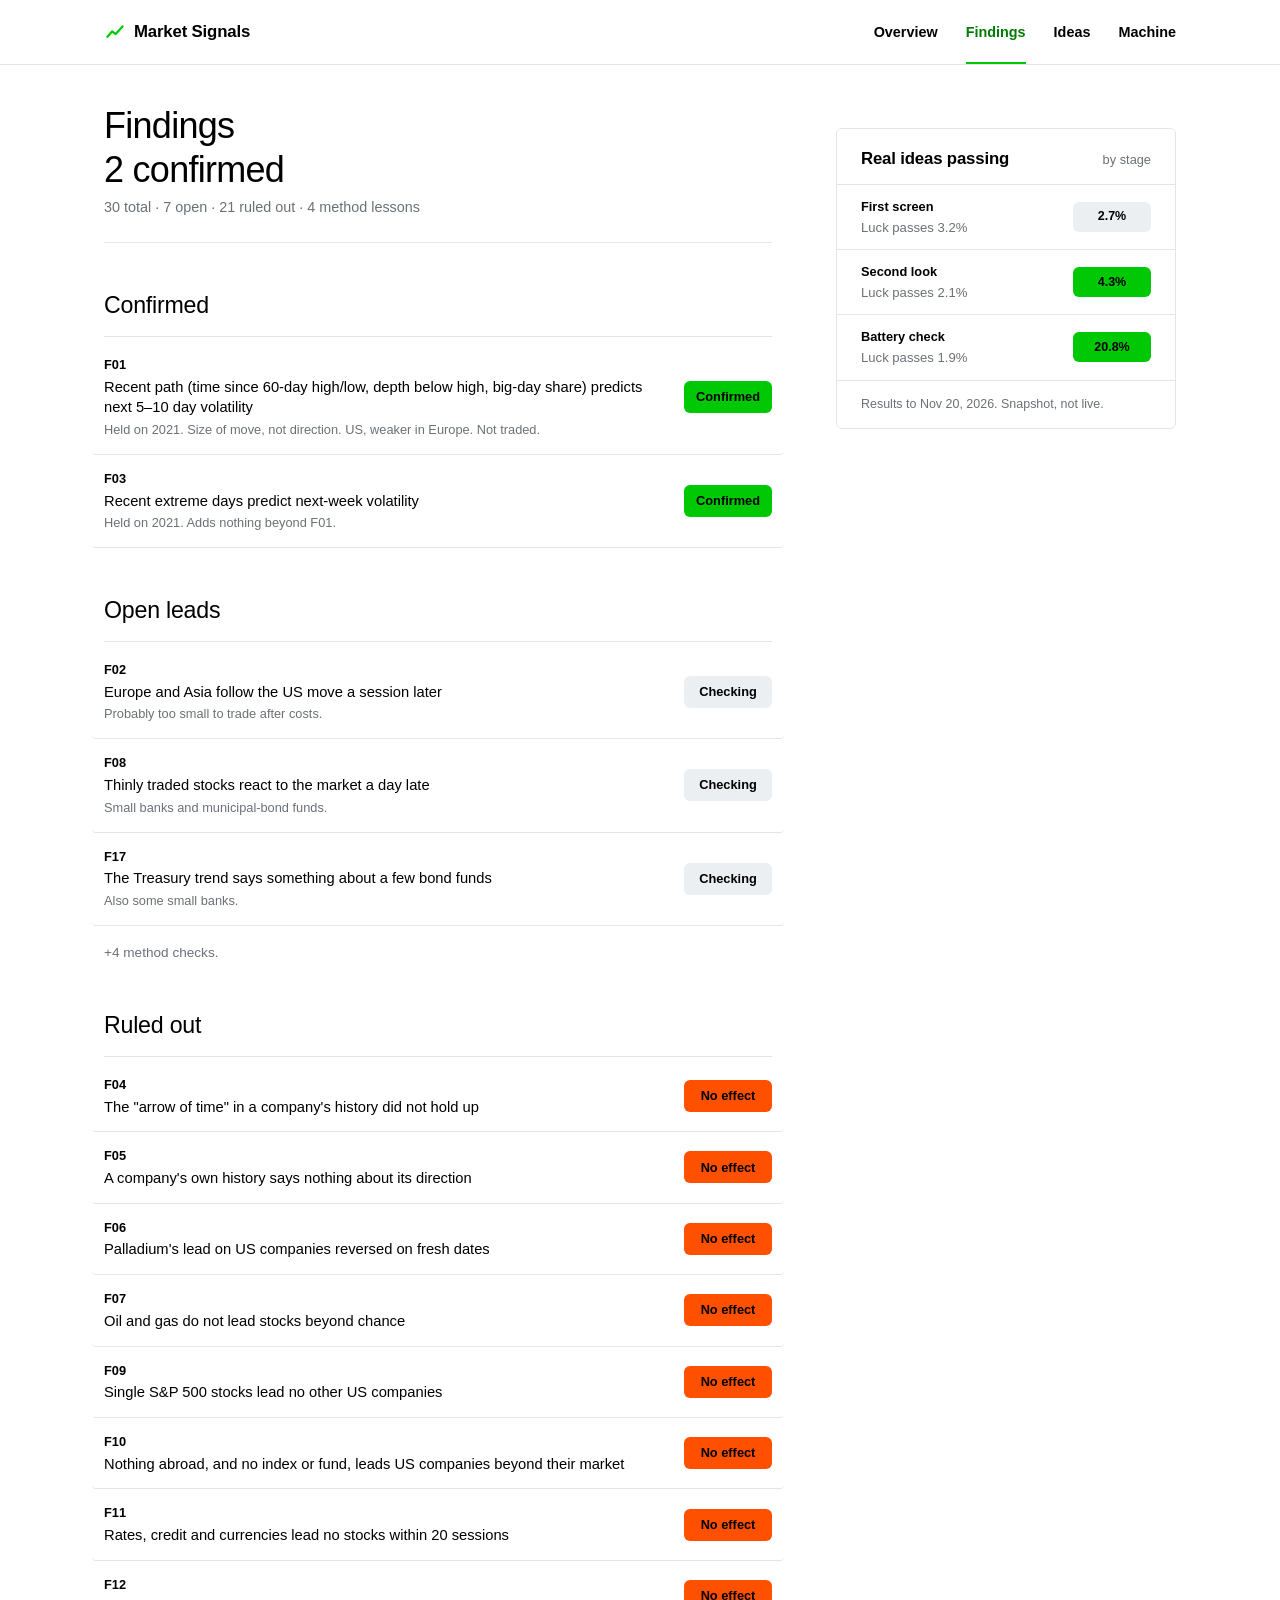
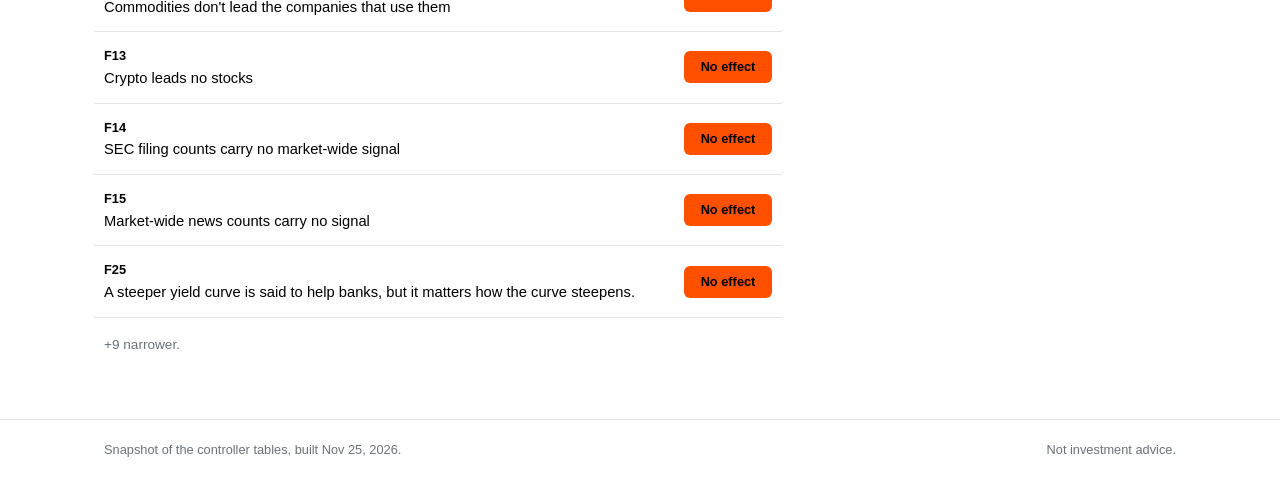
==== commit 5c76f673: "Make the site an internal dashboard Drop the How it works and What's next tabs, the About text and t" ====
--- a/findings.html
+++ b/findings.html
@@ -4,7 +4,7 @@
 <meta charset="utf-8">
 <meta name="viewport" content="width=device-width, initial-scale=1">
 <title>Findings · Market Signals</title>
-<meta name="description" content="What has held up so far, what&#x27;s still being checked, and what didn&#x27;t work.">
+<meta name="description" content="Confirmed findings, open leads and ruled-out ideas.">
 <link rel="stylesheet" href="style.css">
 <link rel="icon" href="data:image/svg+xml,%3Csvg xmlns='http://www.w3.org/2000/svg' viewBox='0 0 32 32'%3E%3Crect width='32' height='32' rx='7' fill='%2300c805'/%3E%3Cpath d='M6 22l6-7 5 4 9-10' stroke='black' stroke-width='3' fill='none' stroke-linecap='round' stroke-linejoin='round'/%3E%3C/svg%3E">
 </head>
@@ -12,7 +12,7 @@
 <header class="site">
   <div class="site-inner">
     <a class="brand" href="index.html"><svg viewBox="0 0 32 32" aria-hidden="true"><path d="M5 23l7-8 5 4 10-11" fill="none" stroke="currentColor" stroke-width="3.2" stroke-linecap="round" stroke-linejoin="round"/></svg>Market Signals</a>
-    <nav class="tabs" aria-label="Sections"><div class="tabs-inner"><a href="index.html">Overview</a><a href="how-it-works.html">How it works</a><a href="findings.html" aria-current="page">Findings</a><a href="ideas.html">Ideas</a><a href="machine.html">The machine</a><a href="next.html">What&#x27;s next</a></div></nav>
+    <nav class="tabs" aria-label="Sections"><div class="tabs-inner"><a href="index.html">Overview</a><a href="findings.html" aria-current="page">Findings</a><a href="ideas.html">Ideas</a><a href="machine.html">Machine</a></div></nav>
   </div>
 </header>
 <div class="wrap">
@@ -21,39 +21,28 @@
 <section class="quote">
   <h1>Findings</h1>
   <div class="q-value">2 confirmed</div>
-  <div class="q-change flat">of 30 findings · 7 being checked · 21 ruled out</div>
+  <div class="q-change flat">30 total · 7 open · 21 ruled out · 4 method lessons</div>
 </section>
 <section>
   <h2>Confirmed</h2>
-  <article class="finding">
-    <div class="f-head"><span class="w-id">F01</span><h3>A stock's recent path predicts how much it will move next week</h3><span class="pill up">Confirmed</span></div>
-    <p>How long it has been since a stock's 60-day high and low, how far it sits below the high, and how much of its recent move came on a handful of big days together forecast how much it will move over the next one to two weeks. Its own past volatility doesn't capture this. It predicts the size of the move, not the direction.</p>
-    <p>It held on 2021 data it was never tuned on, and it isn't explained by earnings dates or by simply being down from the high. It also shows up in Europe, more weakly.</p>
-    <p class="small">Possible use: sizing positions or pricing options. Nothing has been built to trade it yet.</p>
-  </article>
-  <article class="finding">
-    <div class="f-head"><span class="w-id">F03</span><h3>Recent extreme days point the same way, but it's the same signal</h3><span class="pill up">Confirmed</span></div>
-    <p>The number and timing of a stock's recent extreme days also forecast next week's volatility, and that held on 2021 data. Once F01 is accounted for, though, it adds nothing new, so it's treated as part of F01.</p>
-  </article>
+  <div class="list"><a class="wrow" href="#"><span class="w-main"><span class="w-id">F01</span><span class="w-title">Recent path (time since 60-day high/low, depth below high, big-day share) predicts next 5–10 day volatility</span><span class=w-note>Held on 2021. Size of move, not direction. US, weaker in Europe. Not traded.</span></span><span class="pill up">Confirmed</span></a><a class="wrow" href="#"><span class="w-main"><span class="w-id">F03</span><span class="w-title">Recent extreme days predict next-week volatility</span><span class=w-note>Held on 2021. Adds nothing beyond F01.</span></span><span class="pill up">Confirmed</span></a></div>
 </section>
 <section>
-  <h2>Still being checked</h2>
+  <h2>Open leads</h2>
   <div class="list"><a class="wrow" href="#"><span class="w-main"><span class="w-id">F02</span><span class="w-title">Europe and Asia follow the US move a session later</span><span class=w-note>Probably too small to trade after costs.</span></span><span class="pill flat">Checking</span></a><a class="wrow" href="#"><span class="w-main"><span class="w-id">F08</span><span class="w-title">Thinly traded stocks react to the market a day late</span><span class=w-note>Small banks and municipal-bond funds.</span></span><span class="pill flat">Checking</span></a><a class="wrow" href="#"><span class="w-main"><span class="w-id">F17</span><span class="w-title">The Treasury trend says something about a few bond funds</span><span class=w-note>Also some small banks.</span></span><span class="pill flat">Checking</span></a></div>
-  <p class="small">The other 4 are narrower checks of the method itself.</p>
+  <p class="small">+4 method checks.</p>
 </section>
 <section>
-  <h2>What didn't work</h2>
-  <p>Ruling ideas out is most of the work. Each of these was tested properly and found to be luck, so it won't be tested again in the same form.</p>
+  <h2>Ruled out</h2>
   <div class="list"><a class="wrow" href="#"><span class="w-main"><span class="w-id">F04</span><span class="w-title">The &quot;arrow of time&quot; in a company&#x27;s history did not hold up</span></span><span class="pill down">No effect</span></a><a class="wrow" href="#"><span class="w-main"><span class="w-id">F05</span><span class="w-title">A company&#x27;s own history says nothing about its direction</span></span><span class="pill down">No effect</span></a><a class="wrow" href="#"><span class="w-main"><span class="w-id">F06</span><span class="w-title">Palladium&#x27;s lead on US companies reversed on fresh dates</span></span><span class="pill down">No effect</span></a><a class="wrow" href="#"><span class="w-main"><span class="w-id">F07</span><span class="w-title">Oil and gas do not lead stocks beyond chance</span></span><span class="pill down">No effect</span></a><a class="wrow" href="#"><span class="w-main"><span class="w-id">F09</span><span class="w-title">Single S&amp;P 500 stocks lead no other US companies</span></span><span class="pill down">No effect</span></a><a class="wrow" href="#"><span class="w-main"><span class="w-id">F10</span><span class="w-title">Nothing abroad, and no index or fund, leads US companies beyond their market</span></span><span class="pill down">No effect</span></a><a class="wrow" href="#"><span class="w-main"><span class="w-id">F11</span><span class="w-title">Rates, credit and currencies lead no stocks within 20 sessions</span></span><span class="pill down">No effect</span></a><a class="wrow" href="#"><span class="w-main"><span class="w-id">F12</span><span class="w-title">Commodities don&#x27;t lead the companies that use them</span></span><span class="pill down">No effect</span></a><a class="wrow" href="#"><span class="w-main"><span class="w-id">F13</span><span class="w-title">Crypto leads no stocks</span></span><span class="pill down">No effect</span></a><a class="wrow" href="#"><span class="w-main"><span class="w-id">F14</span><span class="w-title">SEC filing counts carry no market-wide signal</span></span><span class="pill down">No effect</span></a><a class="wrow" href="#"><span class="w-main"><span class="w-id">F15</span><span class="w-title">Market-wide news counts carry no signal</span></span><span class="pill down">No effect</span></a><a class="wrow" href="#"><span class="w-main"><span class="w-id">F25</span><span class="w-title">A steeper yield curve is said to help banks, but it matters how the curve steepens.</span></span><span class="pill down">No effect</span></a></div>
-  <p class="small">Plus 9 more narrow ones, and 4 lessons about the method itself.</p>
+  <p class="small">+9 narrower.</p>
 </section>
-<p class="next-link"><a href="ideas.html">Next: Ideas <span aria-hidden="true">→</span></a></p>
 </main>
-<aside class="side"><div class="card"><div class="card-head"><h2>Real ideas passing</h2><span>by stage</span></div><div class="card-list"><a class="wrow" href="how-it-works.html"><span class="w-main"><span class="w-id">First screen</span><span class="w-title">Luck passes 3.2%</span></span><span class="pill flat">2.7%</span></a><a class="wrow" href="how-it-works.html"><span class="w-main"><span class="w-id">Second look</span><span class="w-title">Luck passes 2.1%</span></span><span class="pill up">4.3%</span></a><a class="wrow" href="how-it-works.html"><span class="w-main"><span class="w-id">Battery check</span><span class="w-title">Luck passes 1.9%</span></span><span class="pill up">20.8%</span></a></div><p class="card-foot">Results to Nov 20, 2026. Snapshot, not live.</p></div></aside>
+<aside class="side"><div class="card"><div class="card-head"><h2>Real ideas passing</h2><span>by stage</span></div><div class="card-list"><a class="wrow" href="index.html#stages"><span class="w-main"><span class="w-id">First screen</span><span class="w-title">Luck passes 3.2%</span></span><span class="pill flat">2.7%</span></a><a class="wrow" href="index.html#stages"><span class="w-main"><span class="w-id">Second look</span><span class="w-title">Luck passes 2.1%</span></span><span class="pill up">4.3%</span></a><a class="wrow" href="index.html#stages"><span class="w-main"><span class="w-id">Battery check</span><span class="w-title">Luck passes 1.9%</span></span><span class="pill up">20.8%</span></a></div><p class="card-foot">Results to Nov 20, 2026. Snapshot, not live.</p></div></aside>
 </div>
 <footer class="site-foot"><div class="site-inner">
-  <span>Updated Nov 25, 2026 from the project's research tables. A snapshot, not live.</span>
-  <span>Not investment advice. Nothing here is traded.</span>
+  <span>Snapshot of the controller tables, built Nov 25, 2026.</span>
+  <span>Not investment advice.</span>
 </div></footer>
 <script>(function(){
 var NF=new Intl.NumberFormat('en-US');
--- a/style.css
+++ b/style.css
@@ -122,6 +122,14 @@
 .card-list .pill { min-width: 78px; height: 30px; font-size: 0.78rem; }
 .card-foot { margin: 0; padding: 14px 24px; border-top: 1px solid var(--rule); color: var(--muted); font-size: 0.78rem; }
 
+.alert { border-left: 3px solid var(--red); background: var(--hover); padding: 14px 16px; border-radius: 0 6px 6px 0; margin: 0 0 32px; font-size: 0.92rem; line-height: 1.5; }
+.alert strong { color: var(--red-ink); display: block; }
+.tbl-wrap { overflow-x: auto; margin-top: 4px; }
+.tbl { width: 100%; border-collapse: collapse; font-size: 0.9rem; font-variant-numeric: tabular-nums; }
+.tbl th { text-align: left; font-size: 0.78rem; font-weight: 700; padding: 12px 10px 10px 0; border-bottom: 1px solid var(--rule); white-space: nowrap; }
+.tbl td { padding: 11px 10px 11px 0; border-bottom: 1px solid var(--rule); white-space: nowrap; }
+.tbl .num { text-align: right; }
+.pill.sm { min-width: 0; height: 24px; font-size: 0.74rem; padding: 0 8px; border-radius: 5px; }
 .next-link { margin-top: 56px; }
 .next-link a { display: inline-flex; align-items: center; gap: 6px; height: 44px; padding: 0 24px; border-radius: 999px; background: var(--green); color: #000; text-decoration: none; font-weight: 700; font-size: 0.9rem; }
 .next-link a:hover { filter: brightness(1.08); }
